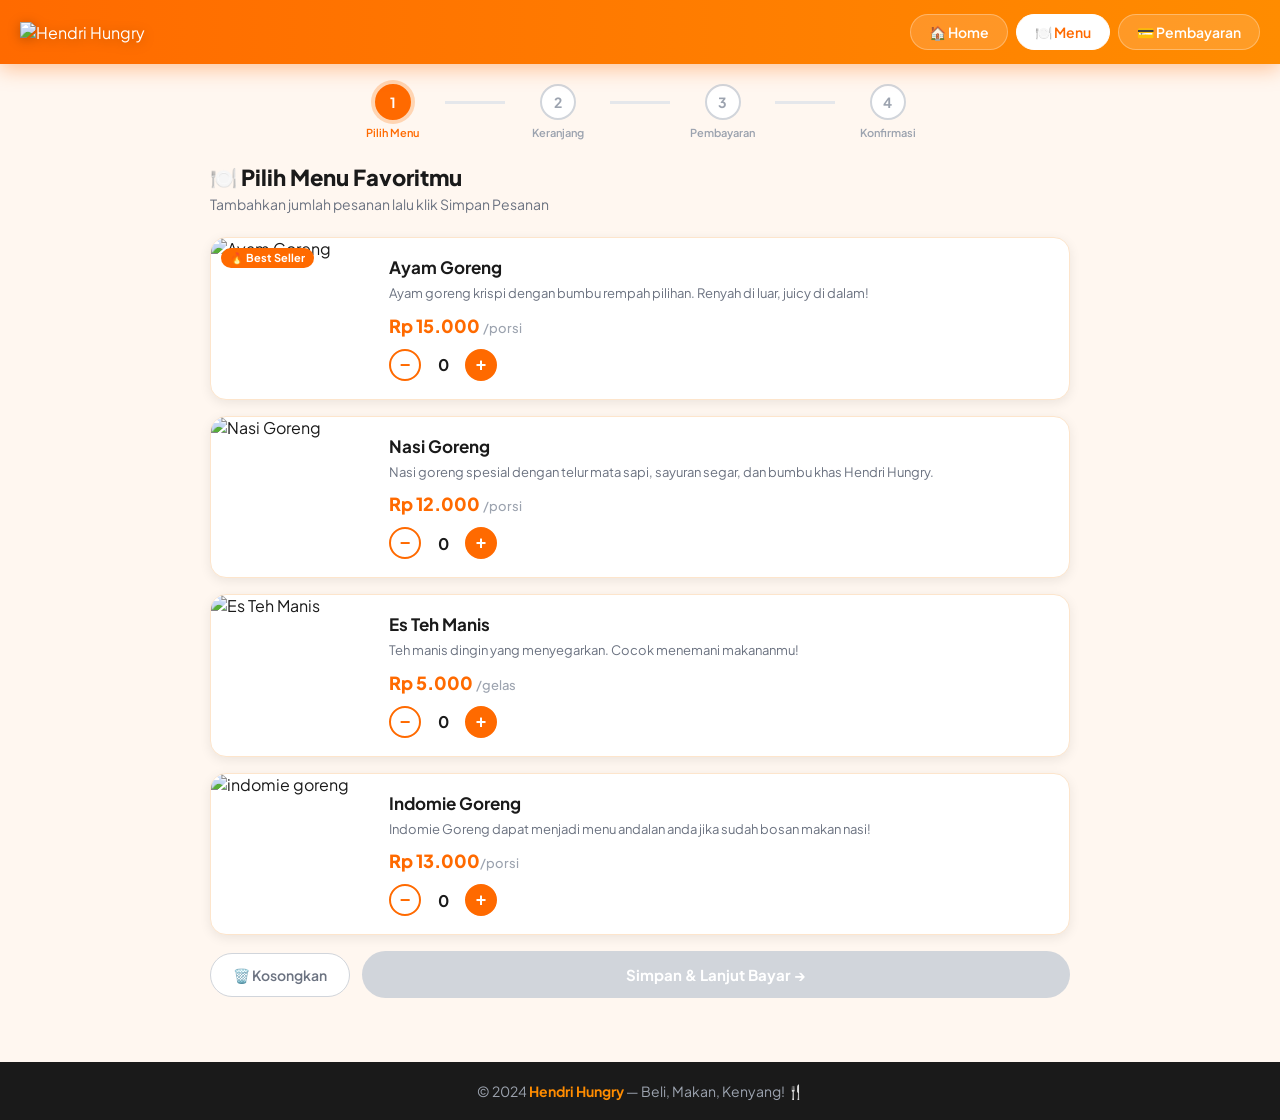
==== menu.html @ 73104426 "Add files via upload" ====
<!DOCTYPE html>
<html lang="id">
<head>
    <meta charset="UTF-8">
    <meta name="viewport" content="width=device-width, initial-scale=1.0">
    <title>Menu - Hendri Hungry</title>
    <link rel="stylesheet" href="style.css">
</head>
<body>

<div class="header">
    <img src="images/logo.png" alt="Hendri Hungry" class="logo">
    <nav>
        <a href="index.html">🏠 Home</a>
        <a href="menu.html" class="active">🍽️ Menu</a>
        <a href="pembayaran.html">💳 Pembayaran</a>
    </nav>
</div>

<!-- STEP INDICATOR -->
<div class="step-bar">
    <div class="step active"><div class="step-circle">1</div><span>Pilih Menu</span></div>
    <div class="step-line"></div>
    <div class="step"><div class="step-circle">2</div><span>Keranjang</span></div>
    <div class="step-line"></div>
    <div class="step"><div class="step-circle">3</div><span>Pembayaran</span></div>
    <div class="step-line"></div>
    <div class="step"><div class="step-circle">4</div><span>Konfirmasi</span></div>
</div>

<div class="container">
    <div class="page-header">
        <h2>🍽️ Pilih Menu Favoritmu</h2>
        <p>Tambahkan jumlah pesanan lalu klik Simpan Pesanan</p>
    </div>

    <!-- AYAM -->
    <div class="menu-card">
        <div class="menu-img">
            <img src="images/ayamgoreng.png" alt="Ayam Goreng">
            <div class="menu-badge">🔥 Best Seller</div>
        </div>
        <div class="menu-body">
            <h3>Ayam Goreng</h3>
            <p class="menu-desc">Ayam goreng krispi dengan bumbu rempah pilihan. Renyah di luar, juicy di dalam!</p>
            <div class="menu-price">Rp 15.000 <span>/porsi</span></div>
            <div class="qty-control">
                <button class="qty-btn" onclick="changeQty('ayam', -1)">−</button>
                <span class="qty-val" id="ayam-val">0</span>
                <button class="qty-btn plus" onclick="changeQty('ayam', 1)">+</button>
                <span class="subtotal" id="ayam-sub"></span>
            </div>
        </div>
    </div>

    <!-- NASI -->
    <div class="menu-card">
        <div class="menu-img">
            <img src="images/nasigoreng.png" alt="Nasi Goreng">
        </div>
        <div class="menu-body">
            <h3>Nasi Goreng</h3>
            <p class="menu-desc">Nasi goreng spesial dengan telur mata sapi, sayuran segar, dan bumbu khas Hendri Hungry.</p>
            <div class="menu-price">Rp 12.000 <span>/porsi</span></div>
            <div class="qty-control">
                <button class="qty-btn" onclick="changeQty('nasi', -1)">−</button>
                <span class="qty-val" id="nasi-val">0</span>
                <button class="qty-btn plus" onclick="changeQty('nasi', 1)">+</button>
                <span class="subtotal" id="nasi-sub"></span>
            </div>
        </div>
    </div>

    <!-- TEH -->
    <div class="menu-card">
        <div class="menu-img">
            <img src="images/tehmanis.png" alt="Es Teh Manis">
        </div>
        <div class="menu-body">
            <h3>Es Teh Manis</h3>
            <p class="menu-desc">Teh manis dingin yang menyegarkan. Cocok menemani makananmu!</p>
            <div class="menu-price">Rp 5.000 <span>/gelas</span></div>
            <div class="qty-control">
                <button class="qty-btn" onclick="changeQty('teh', -1)">−</button>
                <span class="qty-val" id="teh-val">0</span>
                <button class="qty-btn plus" onclick="changeQty('teh', 1)">+</button>
                <span class="subtotal" id="teh-sub"></span>
            </div>
        </div>
    </div>

    <!-- TEH -->
    <div class="menu-card">
        <div class="menu-img">
            <img src="images/indomie goreng.png" alt="indomie goreng">
        </div>
        <div class="menu-body">
            <h3>Indomie Goreng</h3>
            <p class="menu-desc">Indomie Goreng dapat menjadi menu andalan anda jika sudah bosan makan nasi!</p>
            <div class="menu-price">Rp 13.000<span>/porsi</span></div>
            <div class="qty-control">
                <button class="qty-btn" onclick="changeQty('mie', -1)">−</button>
                <span class="qty-val" id="mie-val">0</span>
                <button class="qty-btn plus" onclick="changeQty('mie', 1)">+</button>
                <span class="subtotal" id="mie-sub"></span>
            </div>
        </div>
    </div>

    <!-- TOTAL MINI -->
    <div class="mini-total" id="mini-total" style="display:none">
        <span>🛒 Total Sementara:</span>
        <strong id="mini-total-val">Rp 0</strong>
    </div>

    <div class="action-row">
        <button class="btn-reset" onclick="reset()">🗑️ Kosongkan</button>
        <button class="btn-simpan" onclick="simpan()" id="btn-simpan" disabled>
            Simpan & Lanjut Bayar →
        </button>
    </div>

    <div id="notif" class="notif-box" style="display:none"></div>
</div>

<div class="footer">
    <p>© 2024 <strong>Hendri Hungry</strong> — Beli, Makan, Kenyang! 🍴</p>
</div>

<script src="pembayaran.js">
var qtys = { ayam: 0, nasi: 0, teh: 0, mie: 0 };
var prices = { ayam: 15000, nasi: 12000, teh: 5000, mie: 13000};

function fmt(n) { return 'Rp ' + n.toLocaleString('id-ID'); }

function changeQty(item, d) {
    qtys[item] = Math.max(0, qtys[item] + d);
    document.getElementById(item + '-val').textContent = qtys[item];
    var sub = qtys[item] > 0 ? '= ' + fmt(qtys[item] * prices[item]) : '';
    document.getElementById(item + '-sub').textContent = sub;
    updateTotal();
}

function updateTotal() {
    var total = 0;
    for (var k in qtys) total += qtys[k] * prices[k];
    var hasItem = total > 0;
    document.getElementById('mini-total').style.display = hasItem ? 'flex' : 'none';
    document.getElementById('mini-total-val').textContent = fmt(total);
    document.getElementById('btn-simpan').disabled = !hasItem;
}

function simpan() {
    localStorage.setItem('ayam', qtys.ayam);
    localStorage.setItem('nasi', qtys.nasi);
    localStorage.setItem('teh', qtys.teh);
    localStorage.setItem('mie', qtys.mie);
    var notif = document.getElementById('notif');
    notif.style.display = 'block';
    notif.className = 'notif-box notif-success';
    notif.innerHTML = '✅ Pesanan disimpan! Menuju halaman pembayaran...';
    setTimeout(function() { window.location.href = 'pembayaran.html'; }, 1200);
}

function reset() {
    qtys = { ayam: 0, nasi: 0, teh: 0 , mie: 0};
    ['ayam','nasi','teh'].forEach(function(k) {
        document.getElementById(k + '-val').textContent = 0;
        document.getElementById(k + '-sub').textContent = '';
    });
    localStorage.clear();
    updateTotal();
    var notif = document.getElementById('notif');
    notif.style.display = 'block';
    notif.className = 'notif-box notif-warn';
    notif.innerHTML = '🗑️ Pesanan dikosongkan.';
}
</script>
</body>
</html>
---- style.css ----
/* ===== IMPORT FONT ===== */
@import url('https://fonts.googleapis.com/css2?family=Plus+Jakarta+Sans:wght@400;500;600;700;800&display=swap');

/* ===== RESET & BASE ===== */
* { margin: 0; padding: 0; box-sizing: border-box; }
body {
    font-family: 'Plus Jakarta Sans', Arial, sans-serif;
    background: #fff7f0;
    min-height: 100vh;
    color: #1a1a1a;
}

/* ===== HEADER ===== */
.header {
    background: linear-gradient(90deg, #ff6a00, #ff8c00);
    color: white;
    text-align: center;
    padding: 14px 20px;
    position: sticky;
    top: 0;
    z-index: 1000;
    box-shadow: 0 4px 20px rgba(255,106,0,0.4);
    display: flex;
    align-items: center;
    justify-content: space-between;
    flex-wrap: wrap;
    gap: 10px;
}
.logo {
    max-height: 70px;
    width: auto;
    filter: drop-shadow(0 2px 6px rgba(0,0,0,0.25));
}
nav { display: flex; gap: 8px; flex-wrap: wrap; justify-content: center; }
nav a {
    background: rgba(255,255,255,0.15);
    color: white;
    padding: 8px 18px;
    text-decoration: none;
    border-radius: 25px;
    font-weight: 600;
    font-size: 14px;
    transition: 0.25s;
    border: 1.5px solid rgba(255,255,255,0.3);
}
nav a:hover, nav a.active {
    background: white;
    color: #ff6a00;
    border-color: white;
}

/* ===== STEP BAR ===== */
.step-bar {
    display: flex;
    align-items: center;
    justify-content: center;
    padding: 20px 20px 0;
    gap: 0;
    max-width: 640px;
    margin: 0 auto;
}
.step {
    display: flex;
    flex-direction: column;
    align-items: center;
    gap: 6px;
    flex: 1;
    max-width: 140px;
}
.step-circle {
    width: 36px; height: 36px;
    border-radius: 50%;
    border: 2.5px solid #d1d5db;
    background: white;
    color: #9ca3af;
    font-size: 14px;
    font-weight: 700;
    display: flex; align-items: center; justify-content: center;
    transition: all 0.3s;
}
.step span {
    font-size: 11px;
    font-weight: 600;
    color: #9ca3af;
    text-align: center;
    transition: color 0.3s;
}
.step.active .step-circle { background: #ff6a00; border-color: #ff6a00; color: white; box-shadow: 0 0 0 4px #ffd5b3; }
.step.active span { color: #ff6a00; }
.step.done .step-circle { background: #16a34a; border-color: #16a34a; color: white; }
.step.done span { color: #16a34a; }
.step-line {
    flex: 1; height: 2.5px;
    background: #e5e7eb;
    margin-bottom: 18px;
    max-width: 60px;
    transition: background 0.3s;
}
.step-line.done-line { background: #16a34a; }

/* ===== CONTAINER ===== */
.container { max-width: 900px; margin: 0 auto; padding: 24px 20px; }
.page-header { margin-bottom: 1.5rem; }
.page-header h2 { font-size: 22px; font-weight: 800; color: #1a1a1a; margin-bottom: 4px; }
.page-header p { font-size: 14px; color: #6b7280; }

/* ===== HERO ===== */
.hero {
    background: linear-gradient(135deg, #ff6a00 0%, #ffb347 60%, #ffd580 100%);
    padding: 60px 20px 50px;
    text-align: center;
}
.hero-content { max-width: 600px; margin: 0 auto; }
.hero-badge {
    display: inline-block;
    background: rgba(255,255,255,0.25);
    color: white;
    padding: 6px 16px;
    border-radius: 20px;
    font-size: 13px;
    font-weight: 600;
    margin-bottom: 18px;
    border: 1px solid rgba(255,255,255,0.4);
}
.hero h1 { font-size: 38px; font-weight: 800; color: white; line-height: 1.2; margin-bottom: 14px; text-shadow: 0 2px 8px rgba(0,0,0,0.15); }
.hero h1 span { color: #fff3cd; }
.hero-sub { font-size: 16px; color: rgba(255,255,255,0.92); line-height: 1.6; margin-bottom: 28px; }
.hero-btns { display: flex; gap: 12px; justify-content: center; flex-wrap: wrap; margin-bottom: 32px; }
.btn-hero-primary {
    background: white; color: #ff6a00;
    padding: 14px 32px; border-radius: 30px;
    text-decoration: none; font-weight: 700; font-size: 15px;
    box-shadow: 0 4px 16px rgba(0,0,0,0.2);
    transition: 0.25s; display: inline-block;
}
.btn-hero-primary:hover { transform: translateY(-2px); box-shadow: 0 8px 24px rgba(0,0,0,0.25); }
.btn-hero-secondary {
    background: rgba(255,255,255,0.2); color: white;
    padding: 14px 28px; border-radius: 30px;
    text-decoration: none; font-weight: 600; font-size: 15px;
    border: 2px solid rgba(255,255,255,0.5);
    transition: 0.25s; display: inline-block;
}
.btn-hero-secondary:hover { background: rgba(255,255,255,0.35); }
.hero-stats { display: flex; align-items: center; justify-content: center; gap: 20px; }
.stat span { font-size: 22px; font-weight: 800; color: white; display: block; }
.stat p { font-size: 12px; color: rgba(255,255,255,0.8); margin-top: 2px; }
.stat-div { width: 1px; height: 36px; background: rgba(255,255,255,0.35); }

/* ===== HOW SECTION ===== */
.how-section { background: white; padding: 50px 20px; text-align: center; }
.section-title { font-size: 26px; font-weight: 800; color: #1a1a1a; margin-bottom: 6px; }
.section-sub { font-size: 14px; color: #6b7280; margin-bottom: 36px; }
.how-grid { display: flex; align-items: center; justify-content: center; gap: 8px; flex-wrap: wrap; max-width: 800px; margin: 0 auto; }
.how-card { background: #fff7f0; border-radius: 16px; padding: 24px 20px; text-align: center; flex: 1; min-width: 150px; max-width: 180px; position: relative; border: 1.5px solid #fde5cc; }
.how-num { position: absolute; top: -12px; left: 50%; transform: translateX(-50%); background: #ff6a00; color: white; width: 24px; height: 24px; border-radius: 50%; font-size: 12px; font-weight: 700; display: flex; align-items: center; justify-content: center; }
.how-icon { font-size: 32px; margin-bottom: 10px; }
.how-card h3 { font-size: 14px; font-weight: 700; margin-bottom: 6px; color: #1a1a1a; }
.how-card p { font-size: 12px; color: #6b7280; line-height: 1.5; }
.how-arrow { font-size: 22px; color: #ff6a00; font-weight: 700; }

/* ===== UNGGULAN ===== */
.unggulan-section { background: #fff7f0; padding: 50px 20px; text-align: center; }
.unggulan-grid { display: grid; grid-template-columns: repeat(auto-fit, minmax(240px,1fr)); gap: 20px; max-width: 840px; margin: 0 auto; text-align: left; }
.unggulan-card { background: white; border-radius: 16px; overflow: hidden; box-shadow: 0 4px 16px rgba(0,0,0,0.08); transition: 0.25s; border: 1.5px solid #fde5cc; }
.unggulan-card:hover { transform: translateY(-4px); box-shadow: 0 10px 28px rgba(255,106,0,0.2); }
.unggulan-img { height: 180px; overflow: hidden; }
.unggulan-img img { width: 100%; height: 100%; object-fit: cover; }
.unggulan-body { padding: 16px; }
.bestseller-badge { display: inline-block; background: #fff3cd; color: #92400e; font-size: 11px; font-weight: 700; padding: 3px 10px; border-radius: 20px; margin-bottom: 8px; }
.unggulan-body h3 { font-size: 16px; font-weight: 700; margin-bottom: 6px; }
.unggulan-body p { font-size: 13px; color: #6b7280; line-height: 1.5; margin-bottom: 12px; }
.unggulan-footer { display: flex; align-items: center; justify-content: space-between; }
.price { font-size: 16px; font-weight: 800; color: #ff6a00; }
.btn-pesan { background: #ff6a00; color: white; padding: 8px 18px; border-radius: 20px; text-decoration: none; font-size: 13px; font-weight: 700; transition: 0.2s; }
.btn-pesan:hover { background: #e05500; }

/* ===== MENU CARD (menu.html) ===== */
.menu-card {
    background: white;
    border-radius: 16px;
    display: flex;
    gap: 0;
    margin-bottom: 16px;
    overflow: hidden;
    box-shadow: 0 3px 12px rgba(0,0,0,0.08);
    border: 1.5px solid #fde5cc;
    transition: 0.25s;
}
.menu-card:hover { transform: translateY(-3px); box-shadow: 0 8px 24px rgba(255,106,0,0.18); }
.menu-img { width: 160px; flex-shrink: 0; position: relative; }
.menu-img img { width: 100%; height: 100%; object-fit: cover; }
.menu-badge { position: absolute; top: 10px; left: 10px; background: #ff6a00; color: white; font-size: 11px; font-weight: 700; padding: 3px 9px; border-radius: 20px; }
.menu-body { padding: 18px; flex: 1; display: flex; flex-direction: column; justify-content: space-between; }
.menu-body h3 { font-size: 17px; font-weight: 700; color: #1a1a1a; margin-bottom: 6px; }
.menu-desc { font-size: 13px; color: #6b7280; line-height: 1.5; margin-bottom: 10px; }
.menu-price { font-size: 18px; font-weight: 800; color: #ff6a00; margin-bottom: 12px; }
.menu-price span { font-size: 13px; font-weight: 500; color: #9ca3af; }
.qty-control { display: flex; align-items: center; gap: 10px; }
.qty-btn { width: 32px; height: 32px; border-radius: 50%; border: 2px solid #ff6a00; background: white; color: #ff6a00; font-size: 18px; font-weight: 700; cursor: pointer; display: flex; align-items: center; justify-content: center; line-height: 1; transition: 0.2s; }
.qty-btn:hover { background: #ff6a00; color: white; }
.qty-btn.plus { background: #ff6a00; color: white; }
.qty-btn.plus:hover { background: #e05500; }
.qty-val { font-size: 16px; font-weight: 700; min-width: 24px; text-align: center; }
.subtotal { font-size: 13px; color: #16a34a; font-weight: 600; margin-left: 4px; }
.mini-total { background: white; border-radius: 12px; padding: 14px 20px; margin: 16px 0; display: flex; justify-content: space-between; align-items: center; border: 2px solid #ff6a00; box-shadow: 0 3px 10px rgba(255,106,0,0.15); }
.mini-total span { font-size: 14px; font-weight: 600; color: #6b7280; }
.mini-total strong { font-size: 18px; font-weight: 800; color: #ff6a00; }

/* ===== BUTTONS ===== */
.action-row { display: flex; gap: 12px; align-items: center; margin-top: 16px; flex-wrap: wrap; }
.btn-simpan {
    flex: 1; background: linear-gradient(90deg, #ff6a00, #ff8c00);
    color: white; border: none; border-radius: 30px;
    padding: 14px 28px; font-size: 15px; font-weight: 700;
    cursor: pointer; font-family: inherit; transition: 0.25s;
    box-shadow: 0 4px 14px rgba(255,106,0,0.35);
    white-space: nowrap;
}
.btn-simpan:hover { transform: translateY(-2px); box-shadow: 0 8px 20px rgba(255,106,0,0.45); }
.btn-simpan:disabled { background: #d1d5db; box-shadow: none; cursor: not-allowed; transform: none; }
.btn-reset {
    background: white; color: #6b7280;
    border: 1.5px solid #d1d5db; border-radius: 30px;
    padding: 12px 22px; font-size: 14px; font-weight: 600;
    cursor: pointer; font-family: inherit; transition: 0.2s;
    text-decoration: none; white-space: nowrap;
}
.btn-reset:hover { border-color: #ff6a00; color: #ff6a00; }

/* ===== NOTIF ===== */
.notif-box { border-radius: 10px; padding: 14px 18px; font-size: 14px; font-weight: 600; margin-top: 14px; }
.notif-success { background: #f0fdf4; color: #166534; border: 1.5px solid #bbf7d0; }
.notif-warn { background: #fefce8; color: #92400e; border: 1.5px solid #fde68a; }
.notif-error { background: #fef2f2; color: #991b1b; border: 1.5px solid #fecaca; }

/* ===== CART TABLE ===== */
.cart-table { width: 100%; border-collapse: collapse; border-radius: 12px; overflow: hidden; box-shadow: 0 3px 12px rgba(0,0,0,0.08); margin-bottom: 20px; }
.cart-table thead tr { background: linear-gradient(90deg,#ff6a00,#ff8c00); }
.cart-table th { color: white; font-weight: 700; padding: 13px 16px; text-align: left; font-size: 14px; }
.cart-table td { padding: 12px 16px; font-size: 14px; border-bottom: 1px solid #fde5cc; }
.cart-table tbody tr:last-child td { border-bottom: none; }
.cart-table tbody tr:nth-child(even) { background: #fff7f0; }
.cart-table tbody tr:hover { background: #fde5cc; }
.total-card { background: white; border-radius: 12px; padding: 16px 20px; border: 1.5px solid #fde5cc; box-shadow: 0 3px 10px rgba(0,0,0,0.06); }
.total-row { display: flex; justify-content: space-between; font-size: 14px; padding: 5px 0; color: #6b7280; }
.total-final { border-top: 2px solid #ff6a00; margin-top: 8px; padding-top: 10px; font-size: 16px; font-weight: 800; color: #ff6a00; }
.empty-cart { text-align: center; padding: 48px 20px; color: #6b7280; }
.empty-cart h3 { font-size: 18px; margin-bottom: 8px; color: #374151; }

/* ===== PEMBAYARAN GRID ===== */
.pay-grid { display: grid; grid-template-columns: 1fr 300px; gap: 20px; align-items: start; }
.metode-card {
    display: flex; align-items: center; gap: 12px;
    border: 1.5px solid #e5e7eb; border-radius: 12px;
    padding: 14px 16px; cursor: pointer;
    transition: 0.2s; background: white; margin-bottom: 10px;
}
.metode-card:hover { border-color: #ff6a00; }
.metode-card.selected { border-color: #ff6a00; background: #fff7f0; }
.metode-radio { width: 18px; height: 18px; border-radius: 50%; border: 2px solid #d1d5db; flex-shrink: 0; transition: 0.2s; }
.metode-radio.checked { border-color: #ff6a00; background: radial-gradient(circle, #ff6a00 50%, transparent 55%); border-width: 3px; }
.metode-icon { font-size: 24px; }
.metode-name { font-size: 14px; font-weight: 700; color: #1a1a1a; }
.metode-desc { font-size: 12px; color: #9ca3af; margin-top: 2px; }
.metode-form { margin-top: 4px; }
.rekening-card { border-radius: 12px; overflow: hidden; border: 1.5px solid #fde5cc; margin-bottom: 16px; }
.rek-header { background: linear-gradient(90deg,#ff6a00,#ff8c00); color: white; padding: 10px 16px; font-size: 13px; font-weight: 700; }
.rek-body { padding: 14px 16px; background: white; }
.rek-row { display: flex; justify-content: space-between; align-items: center; font-size: 13px; padding: 5px 0; border-bottom: 1px solid #f3f4f6; }
.rek-row:last-child { border-bottom: none; }
.rek-row span { color: #6b7280; }
.rek-num { display: flex; align-items: center; gap: 8px; font-family: monospace; font-size: 15px; letter-spacing: 1px; }
.copy-btn { background: #ff6a00; color: white; border: none; border-radius: 6px; padding: 3px 10px; font-size: 11px; font-weight: 700; cursor: pointer; font-family: inherit; }
.copy-btn:hover { background: #e05500; }
.rek-note { background: #fffbeb; padding: 10px 16px; font-size: 12px; color: #92400e; border-top: 1px solid #fde5cc; }
.upload-section { margin-top: 8px; }
.upload-label {
    display: flex; flex-direction: column; align-items: center; justify-content: center;
    border: 2px dashed #fca5a5; border-radius: 12px; padding: 24px;
    cursor: pointer; background: #fefce8; transition: 0.2s; text-align: center;
}
.upload-label:hover { border-color: #ff6a00; background: #fff7f0; }
.upload-icon { font-size: 32px; margin-bottom: 8px; }
.upload-title { font-size: 14px; font-weight: 700; color: #374151; margin-bottom: 4px; }
.upload-sub { font-size: 12px; color: #9ca3af; }
.file-preview { background: #f0fdf4; border: 1px solid #bbf7d0; border-radius: 8px; padding: 10px 14px; font-size: 13px; color: #166534; margin-top: 10px; align-items: center; }
.ewallet-btns { display: flex; gap: 8px; flex-wrap: wrap; }
.ew-btn { padding: 8px 16px; border-radius: 20px; border: 1.5px solid #e5e7eb; background: white; font-size: 13px; font-weight: 700; cursor: pointer; transition: 0.2s; font-family: inherit; color: #6b7280; }
.ew-btn.active { background: #ff6a00; color: white; border-color: #ff6a00; }
.ew-btn:hover { border-color: #ff6a00; }
.cod-info { display: flex; flex-direction: column; gap: 8px; }
.cod-item { font-size: 13px; color: #374151; line-height: 1.5; }
.form-group { margin-top: 14px; }
.form-lbl { display: block; font-size: 12px; font-weight: 700; color: #374151; margin-bottom: 6px; text-transform: uppercase; letter-spacing: 0.5px; }
.form-inp { width: 100%; border: 1.5px solid #e5e7eb; border-radius: 10px; padding: 11px 14px; font-size: 14px; font-family: inherit; color: #1a1a1a; outline: none; transition: 0.2s; }
.form-inp:focus { border-color: #ff6a00; box-shadow: 0 0 0 3px rgba(255,106,0,0.15); }

/* ===== SUMMARY BOX ===== */
.summary-box { background: white; border-radius: 16px; padding: 18px; border: 1.5px solid #fde5cc; box-shadow: 0 4px 14px rgba(0,0,0,0.07); position: sticky; top: 100px; }
.summary-title { font-size: 14px; font-weight: 800; color: #1a1a1a; margin-bottom: 14px; }
.summary-row { display: flex; justify-content: space-between; font-size: 13px; padding: 5px 0; color: #6b7280; }
.summary-row.total { border-top: 2px solid #ff6a00; margin-top: 8px; padding-top: 10px; font-size: 15px; font-weight: 800; color: #ff6a00; }
.summary-divider { border-top: 1px dashed #e5e7eb; margin: 10px 0; }

/* ===== KONFIRMASI ===== */
.konfirmasi-wrap { max-width: 520px; margin: 0 auto; text-align: center; }
.konfirmasi-icon { font-size: 64px; margin-bottom: 16px; animation: popIn 0.5s cubic-bezier(0.175,0.885,0.32,1.275); }
@keyframes popIn { from { transform: scale(0.5); opacity: 0; } to { transform: scale(1); opacity: 1; } }
.konfirmasi-wrap h2 { font-size: 26px; font-weight: 800; color: #1a1a1a; margin-bottom: 8px; }
.konfirmasi-wrap p { font-size: 15px; color: #6b7280; margin-bottom: 20px; }
.order-id-box { background: #fff7f0; border: 2px dashed #ff6a00; border-radius: 12px; padding: 16px; margin-bottom: 20px; }
.order-id-box span { font-size: 12px; color: #9ca3af; display: block; margin-bottom: 4px; text-transform: uppercase; letter-spacing: 1px; }
.order-id-box strong { font-size: 22px; color: #ff6a00; font-family: monospace; letter-spacing: 2px; }
.tracking-box { text-align: left; border-radius: 12px; overflow: hidden; border: 1.5px solid #e5e7eb; margin-bottom: 20px; background: white; }
.track-item { display: flex; align-items: flex-start; gap: 12px; padding: 14px 16px; border-bottom: 1px solid #f3f4f6; }
.track-item:last-child { border-bottom: none; }
.track-dot-c { width: 28px; height: 28px; border-radius: 50%; border: 2px solid #e5e7eb; display: flex; align-items: center; justify-content: center; font-size: 12px; font-weight: 700; color: #9ca3af; flex-shrink: 0; }
.track-item.done3 .track-dot-c { background: #16a34a; border-color: #16a34a; color: white; }
.pending-c { background: #f9fafb; }
.track-item strong { font-size: 14px; font-weight: 700; color: #1a1a1a; display: block; }
.track-item small { font-size: 12px; color: #9ca3af; }
.konfirmasi-detail { border-radius: 12px; overflow: hidden; border: 1.5px solid #fde5cc; text-align: left; margin-bottom: 8px; }

/* ===== FOOTER ===== */
.footer { background: #1a1a1a; color: #9ca3af; text-align: center; padding: 20px; font-size: 14px; margin-top: 40px; }
.footer strong { color: #ff8c00; }

/* ===== RESPONSIVE ===== */
@media (max-width: 640px) {
    .header { justify-content: center; }
    .hero h1 { font-size: 26px; }
    .how-arrow { display: none; }
    .how-grid { gap: 12px; }
    .how-card { min-width: 140px; }
    .menu-card { flex-direction: column; }
    .menu-img { width: 100%; height: 200px; }
    .pay-grid { grid-template-columns: 1fr; }
    .summary-box { position: static; }
    .action-row { flex-direction: column; }
    .btn-simpan, .btn-reset { width: 100%; text-align: center; }
    .cart-table th:nth-child(2), .cart-table td:nth-child(2) { display: none; }
}
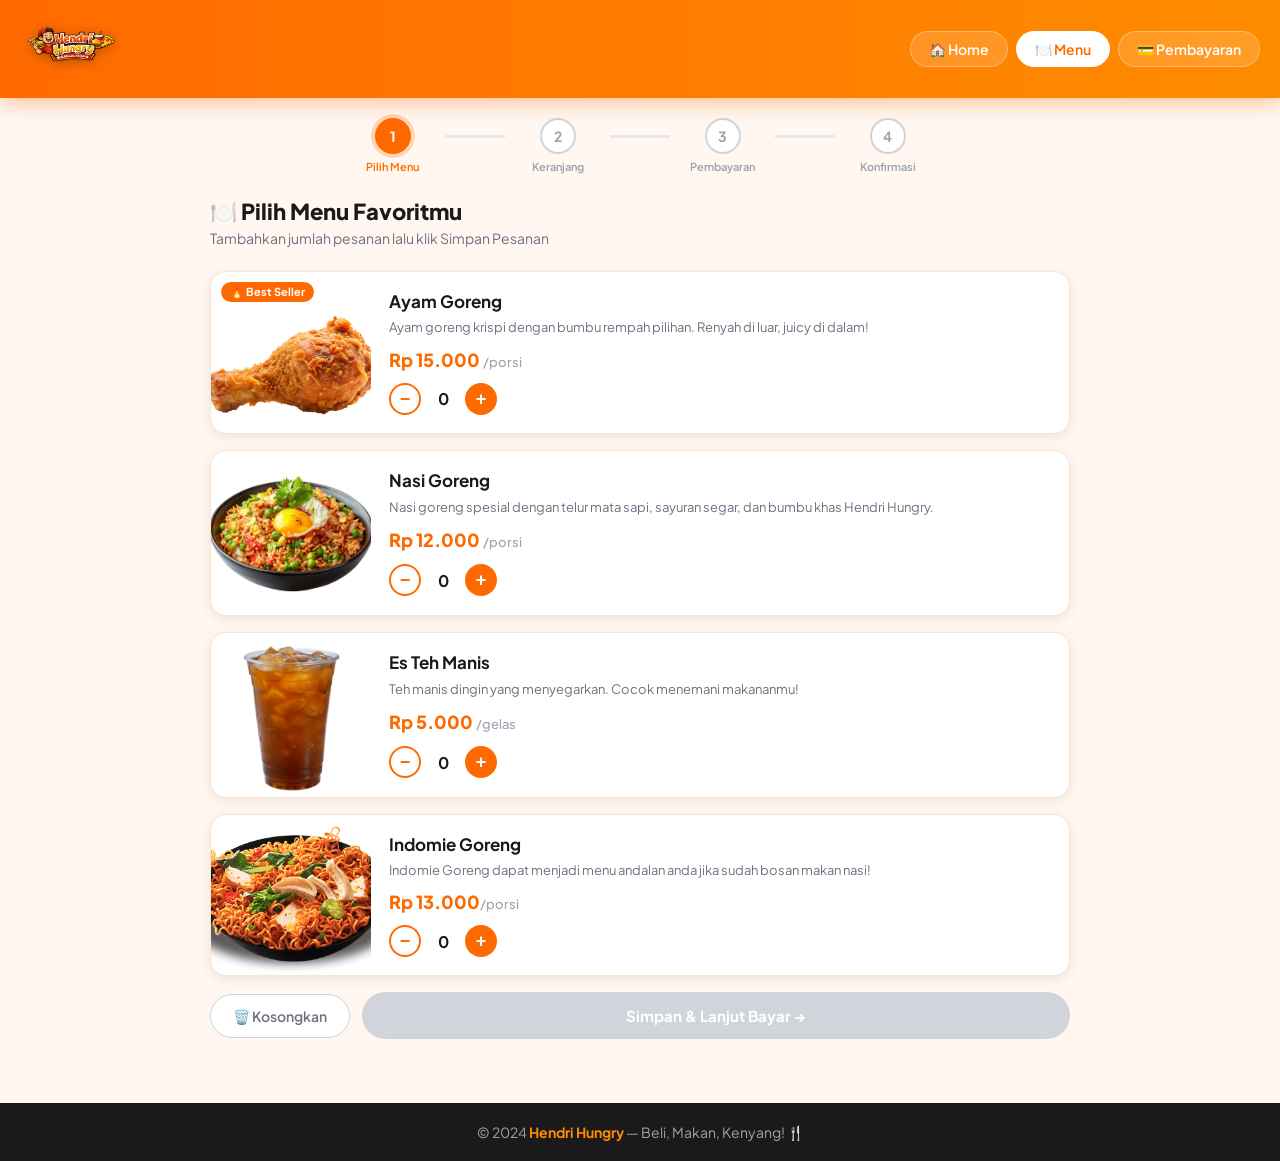
==== commit 1bb62bff: "menu.html" ====
--- a/menu.html
+++ b/menu.html
@@ -9,7 +9,7 @@
 <body>
 
 <div class="header">
-    <img src="images/logo.png" alt="Hendri Hungry" class="logo">
+    <img src="logo.png" alt="Hendri Hungry" class="logo">
     <nav>
         <a href="index.html">🏠 Home</a>
         <a href="menu.html" class="active">🍽️ Menu</a>
@@ -37,7 +37,7 @@
     <!-- AYAM -->
     <div class="menu-card">
         <div class="menu-img">
-            <img src="images/ayamgoreng.png" alt="Ayam Goreng">
+            <img src="ayamgoreng.png" alt="Ayam Goreng">
             <div class="menu-badge">🔥 Best Seller</div>
         </div>
         <div class="menu-body">
@@ -56,7 +56,7 @@
     <!-- NASI -->
     <div class="menu-card">
         <div class="menu-img">
-            <img src="images/nasigoreng.png" alt="Nasi Goreng">
+            <img src="nasigoreng.png" alt="Nasi Goreng">
         </div>
         <div class="menu-body">
             <h3>Nasi Goreng</h3>
@@ -74,7 +74,7 @@
     <!-- TEH -->
     <div class="menu-card">
         <div class="menu-img">
-            <img src="images/tehmanis.png" alt="Es Teh Manis">
+            <img src="tehmanis.png" alt="Es Teh Manis">
         </div>
         <div class="menu-body">
             <h3>Es Teh Manis</h3>
@@ -92,7 +92,7 @@
     <!-- TEH -->
     <div class="menu-card">
         <div class="menu-img">
-            <img src="images/indomie goreng.png" alt="indomie goreng">
+            <img src="indomie goreng.png" alt="indomie goreng">
         </div>
         <div class="menu-body">
             <h3>Indomie Goreng</h3>
